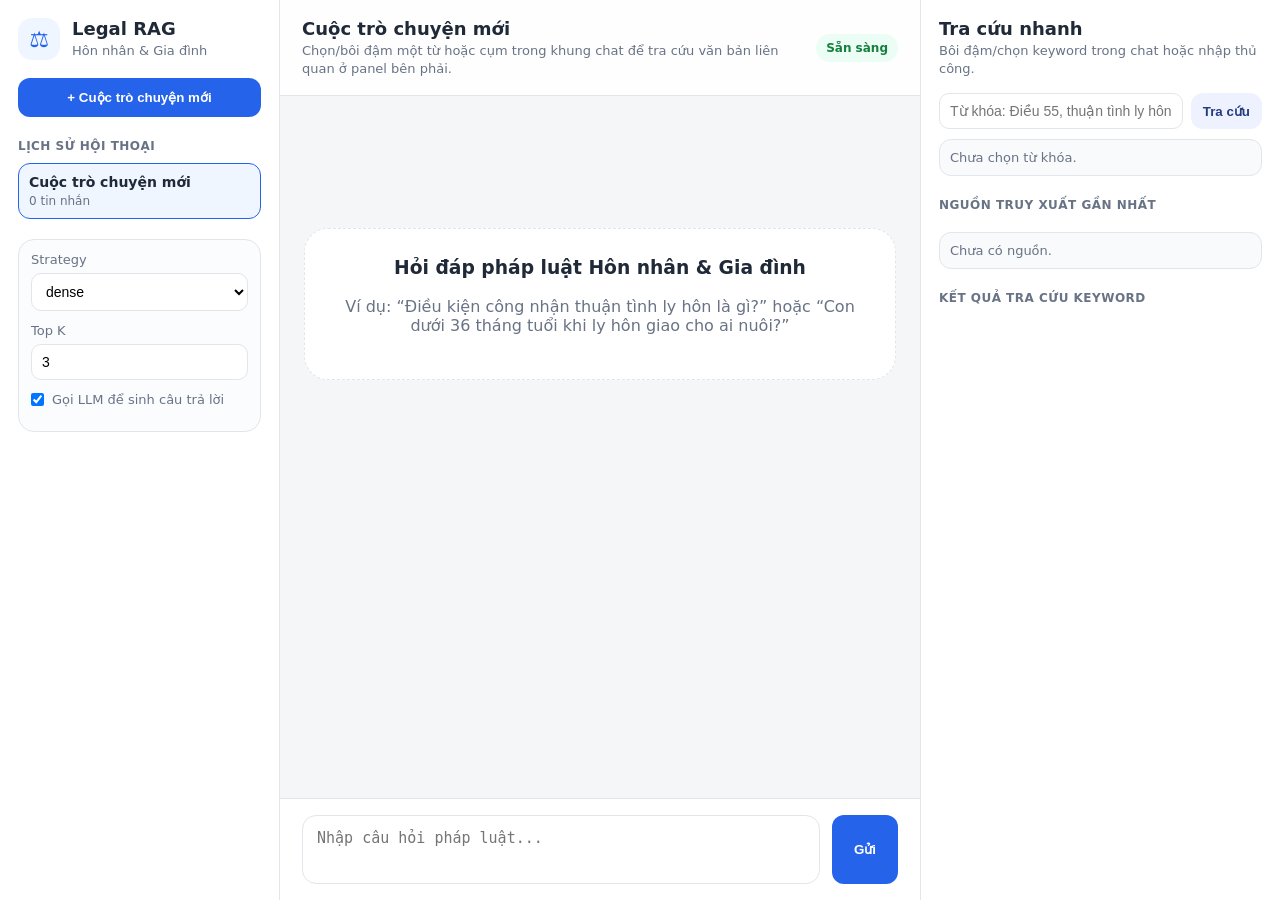
==== web/index.html @ 37e7b9b7 "Fix repo root" ====
<!doctype html>
<html lang="vi">
<head>
  <meta charset="utf-8" />
  <meta name="viewport" content="width=device-width, initial-scale=1" />
  <title>Legal RAG Chat - Hôn nhân & Gia đình</title>

  <!-- Tăng version để tránh trình duyệt cache CSS cũ -->
  <link rel="stylesheet" href="/web/styles.css?v=3" />
</head>

<body>
  <div class="app-shell">
    <aside class="sidebar left-panel">
      <div class="brand">
        <div class="brand-icon">⚖</div>
        <div>
          <h1>Legal RAG</h1>
          <p>Hôn nhân & Gia đình</p>
        </div>
      </div>

      <button id="newChatBtn" class="primary-btn full">
        + Cuộc trò chuyện mới
      </button>

      <div class="section-title">Lịch sử hội thoại</div>
      <div id="conversationList" class="conversation-list"></div>

      <div class="settings-card">
        <label>
          Strategy
          <select id="strategySelect">
            <option value="auto">auto</option>
            <option value="dense" selected>dense</option>
            <option value="hybrid">hybrid</option>
            <option value="hybrid_rerank">hybrid_rerank</option>
            <option value="graph">graph</option>
          </select>
        </label>

        <label>
          Top K
          <input id="topKInput" type="number" min="1" max="10" value="3" />
        </label>

        <label class="checkbox-row">
          <input id="generateToggle" type="checkbox" checked />
          <span>Gọi LLM để sinh câu trả lời</span>
        </label>
      </div>
    </aside>

    <main class="chat-panel">
      <header class="chat-header">
        <div>
          <h2 id="chatTitle">Cuộc trò chuyện mới</h2>
          <p>
            Chọn/bôi đậm một từ hoặc cụm trong khung chat để tra cứu văn bản
            liên quan ở panel bên phải.
          </p>
        </div>

        <div id="statusBadge" class="status-badge">Sẵn sàng</div>
      </header>

      <!-- Vùng tin nhắn chính: bắt buộc có id="chatMessages" để JS và CSS xử lý scroll -->
      <section id="chatMessages" class="messages">
        <div class="empty-state">
          <h3>Hỏi đáp pháp luật Hôn nhân & Gia đình</h3>
          <p>
            Ví dụ: “Điều kiện công nhận thuận tình ly hôn là gì?” hoặc
            “Con dưới 36 tháng tuổi khi ly hôn giao cho ai nuôi?”
          </p>
        </div>
      </section>

      <form id="chatForm" class="composer">
        <textarea
          id="questionInput"
          rows="2"
          placeholder="Nhập câu hỏi pháp luật..."
        ></textarea>

        <button id="sendBtn" type="submit">Gửi</button>
      </form>
    </main>

    <aside class="sidebar right-panel">
      <div class="panel-header">
        <h2>Tra cứu nhanh</h2>
        <p>Bôi đậm/chọn keyword trong chat hoặc nhập thủ công.</p>
      </div>

      <div class="lookup-box">
        <input
          id="keywordInput"
          type="text"
          placeholder="Từ khóa: Điều 55, thuận tình ly hôn..."
        />

        <button id="lookupBtn" class="secondary-btn">Tra cứu</button>
      </div>

      <div id="selectionHint" class="selection-hint">
        Chưa chọn từ khóa.
      </div>

      <div class="section-title">Nguồn truy xuất gần nhất</div>
      <div id="latestSources" class="source-list compact"></div>

      <div class="section-title">Kết quả tra cứu keyword</div>
      <div id="lookupResults" class="source-list"></div>
    </aside>
  </div>

  <!-- Tăng version để tránh trình duyệt cache JS cũ -->
  <script src="/web/app.js?v=3"></script>
</body>
</html>
---- web/styles.css ----
:root {
  --bg: #f5f6f8;
  --panel: #ffffff;
  --border: #e2e5ea;
  --text: #1f2937;
  --muted: #687385;
  --primary: #2563eb;
  --primary-dark: #1d4ed8;
  --soft-blue: #eff6ff;
  --soft-yellow: #fff8e6;
  --danger: #b91c1c;
  --success: #15803d;
  --shadow: 0 10px 30px rgba(15, 23, 42, 0.08);
}

* {
  box-sizing: border-box;
}

html,
body {
  height: 100%;
  margin: 0;
  overflow: hidden;
}

body {
  background: var(--bg);
  color: var(--text);
  font-family: Inter, ui-sans-serif, system-ui, -apple-system, BlinkMacSystemFont,
    "Segoe UI", sans-serif;
}

/* Layout tổng 3 khung */
.app-shell {
  display: grid;
  grid-template-columns: 280px minmax(420px, 1fr) 360px;
  height: 100vh;
  min-height: 0;
  overflow: hidden;
}

.sidebar {
  background: var(--panel);
  border-right: 1px solid var(--border);
  padding: 18px;
  height: 100vh;
  min-height: 0;
  overflow-y: auto;
  overflow-x: hidden;
}

.right-panel {
  border-right: none;
  border-left: 1px solid var(--border);
}

.brand {
  display: flex;
  gap: 12px;
  align-items: center;
  margin-bottom: 18px;
}

.brand-icon {
  width: 42px;
  height: 42px;
  display: grid;
  place-items: center;
  border-radius: 14px;
  background: var(--soft-blue);
  color: var(--primary);
  font-size: 22px;
}

.brand h1,
.panel-header h2,
.chat-header h2 {
  margin: 0;
  font-size: 18px;
}

.brand p,
.panel-header p,
.chat-header p {
  margin: 3px 0 0;
  color: var(--muted);
  font-size: 13px;
  line-height: 1.35;
}

.primary-btn,
.secondary-btn,
.composer button {
  border: none;
  border-radius: 12px;
  cursor: pointer;
  font-weight: 700;
  transition: 0.15s ease;
}

.primary-btn,
.composer button {
  background: var(--primary);
  color: white;
}

.primary-btn:hover,
.composer button:hover {
  background: var(--primary-dark);
}

.secondary-btn {
  background: #eef2ff;
  color: #243b80;
}

.secondary-btn:hover {
  background: #dfe7ff;
}

.full {
  width: 100%;
  padding: 12px;
}

.section-title {
  margin: 22px 0 10px;
  font-size: 12px;
  font-weight: 800;
  letter-spacing: 0.04em;
  color: var(--muted);
  text-transform: uppercase;
}

.conversation-list {
  display: flex;
  flex-direction: column;
  gap: 8px;
}

.conversation-item {
  padding: 10px;
  border: 1px solid var(--border);
  border-radius: 12px;
  cursor: pointer;
  background: #fff;
}

.conversation-item:hover {
  background: #f8fafc;
}

.conversation-item.active {
  border-color: var(--primary);
  background: var(--soft-blue);
}

.conversation-title {
  font-weight: 700;
  font-size: 14px;
  overflow: hidden;
  text-overflow: ellipsis;
  white-space: nowrap;
}

.conversation-meta {
  margin-top: 4px;
  color: var(--muted);
  font-size: 12px;
}

.settings-card {
  margin-top: 20px;
  padding: 12px;
  border-radius: 16px;
  border: 1px solid var(--border);
  background: #fbfcfe;
}

.settings-card label {
  display: block;
  margin-bottom: 12px;
  font-size: 13px;
  color: var(--muted);
}

.settings-card select,
.settings-card input,
.lookup-box input {
  width: 100%;
  margin-top: 6px;
  border: 1px solid var(--border);
  border-radius: 10px;
  padding: 9px 10px;
  font-size: 14px;
  background: white;
}

.checkbox-row {
  display: flex !important;
  align-items: center;
  gap: 8px;
}

.checkbox-row input {
  width: auto;
  margin: 0;
}

/* Khung giữa chứa chat */
.chat-panel {
  display: grid;
  grid-template-rows: auto minmax(0, 1fr) auto;
  height: 100vh;
  min-height: 0;
  min-width: 0;
  overflow: hidden;
}

.chat-header {
  padding: 18px 22px;
  display: flex;
  align-items: center;
  justify-content: space-between;
  gap: 16px;
  border-bottom: 1px solid var(--border);
  background: rgba(255, 255, 255, 0.85);
  backdrop-filter: blur(8px);
  min-height: 0;
  flex-shrink: 0;
}

.chat-header > div:first-child {
  min-width: 0;
}

.status-badge {
  padding: 7px 10px;
  background: #ecfdf5;
  color: var(--success);
  border-radius: 999px;
  font-size: 12px;
  font-weight: 800;
  white-space: nowrap;
  flex-shrink: 0;
}

.status-badge.loading {
  background: var(--soft-yellow);
  color: #a16207;
}

.status-badge.error {
  background: #fef2f2;
  color: var(--danger);
}

/* Vùng tin nhắn: phần quan trọng để scroll */
#chatMessages,
.messages {
  min-height: 0;
  overflow-y: auto;
  overflow-x: hidden;
  padding: 24px;
  padding-bottom: 28px;
  scroll-behavior: smooth;
}

.empty-state {
  max-width: 600px;
  margin: 12vh auto 0;
  padding: 28px;
  border: 1px dashed var(--border);
  background: white;
  border-radius: 24px;
  text-align: center;
  color: var(--muted);
}

.empty-state h3 {
  color: var(--text);
  margin-top: 0;
}

.message {
  max-width: 860px;
  margin: 0 auto 18px;
  display: flex;
  flex-direction: column;
}

.message.user {
  align-items: flex-end;
}

.message.assistant {
  align-items: flex-start;
}

.bubble {
  padding: 14px 16px;
  border-radius: 18px;
  line-height: 1.55;
  box-shadow: 0 3px 14px rgba(15, 23, 42, 0.05);
  white-space: pre-wrap;
  word-break: break-word;
  overflow-wrap: anywhere;
}

.user .bubble {
  background: var(--primary);
  color: white;
  border-bottom-right-radius: 6px;
}

.assistant .bubble {
  background: white;
  border: 1px solid var(--border);
  border-bottom-left-radius: 6px;
}

.message-meta {
  margin-top: 6px;
  color: var(--muted);
  font-size: 12px;
}

.source-chips {
  margin-top: 8px;
  display: flex;
  gap: 6px;
  flex-wrap: wrap;
}

.source-chip {
  border: 1px solid var(--border);
  border-radius: 999px;
  padding: 5px 8px;
  background: #fff;
  font-size: 12px;
  color: #334155;
  cursor: pointer;
}

.source-chip:hover {
  background: var(--soft-blue);
  border-color: #bfdbfe;
}

.composer {
  display: grid;
  grid-template-columns: 1fr auto;
  gap: 12px;
  padding: 16px 22px;
  background: white;
  border-top: 1px solid var(--border);
  min-height: 0;
  flex-shrink: 0;
}

.composer textarea {
  resize: none;
  border: 1px solid var(--border);
  border-radius: 14px;
  padding: 12px 14px;
  font-size: 15px;
  line-height: 1.45;
  outline: none;
  min-width: 0;
}

.composer textarea:focus {
  border-color: var(--primary);
  box-shadow: 0 0 0 3px rgba(37, 99, 235, 0.12);
}

.composer button {
  padding: 0 22px;
}

.lookup-box {
  display: grid;
  grid-template-columns: 1fr auto;
  gap: 8px;
  margin-top: 16px;
}

.lookup-box input {
  margin-top: 0;
}

.lookup-box button {
  padding: 0 12px;
}

.selection-hint {
  margin-top: 10px;
  padding: 10px;
  background: #f8fafc;
  border: 1px solid var(--border);
  border-radius: 12px;
  color: var(--muted);
  font-size: 13px;
}

.source-list {
  display: flex;
  flex-direction: column;
  gap: 10px;
}

.source-card {
  padding: 12px;
  border: 1px solid var(--border);
  border-radius: 14px;
  background: #fff;
}

.source-card h3 {
  margin: 0 0 6px;
  font-size: 14px;
  line-height: 1.35;
}

.source-card .meta {
  color: var(--muted);
  font-size: 12px;
  line-height: 1.4;
  margin-bottom: 8px;
}

.source-card p {
  margin: 0;
  color: #334155;
  font-size: 13px;
  line-height: 1.45;
  word-break: break-word;
  overflow-wrap: anywhere;
}

.source-card a {
  display: inline-block;
  margin-top: 8px;
  color: var(--primary);
  font-weight: 700;
  font-size: 13px;
  text-decoration: none;
}

.source-card a:hover {
  text-decoration: underline;
}

.compact .source-card p {
  display: none;
}

@media (max-width: 1100px) {
  .app-shell {
    grid-template-columns: 230px minmax(0, 1fr);
  }

  .right-panel {
    display: none;
  }
}

@media (max-width: 760px) {
  .app-shell {
    grid-template-columns: minmax(0, 1fr);
  }

  .left-panel {
    display: none;
  }

  .chat-header {
    padding: 14px 16px;
    align-items: flex-start;
  }

  #chatMessages,
  .messages {
    padding: 16px;
    padding-bottom: 24px;
  }

  .composer {
    padding: 12px 16px;
    grid-template-columns: 1fr;
  }

  .composer button {
    padding: 12px 18px;
  }
}
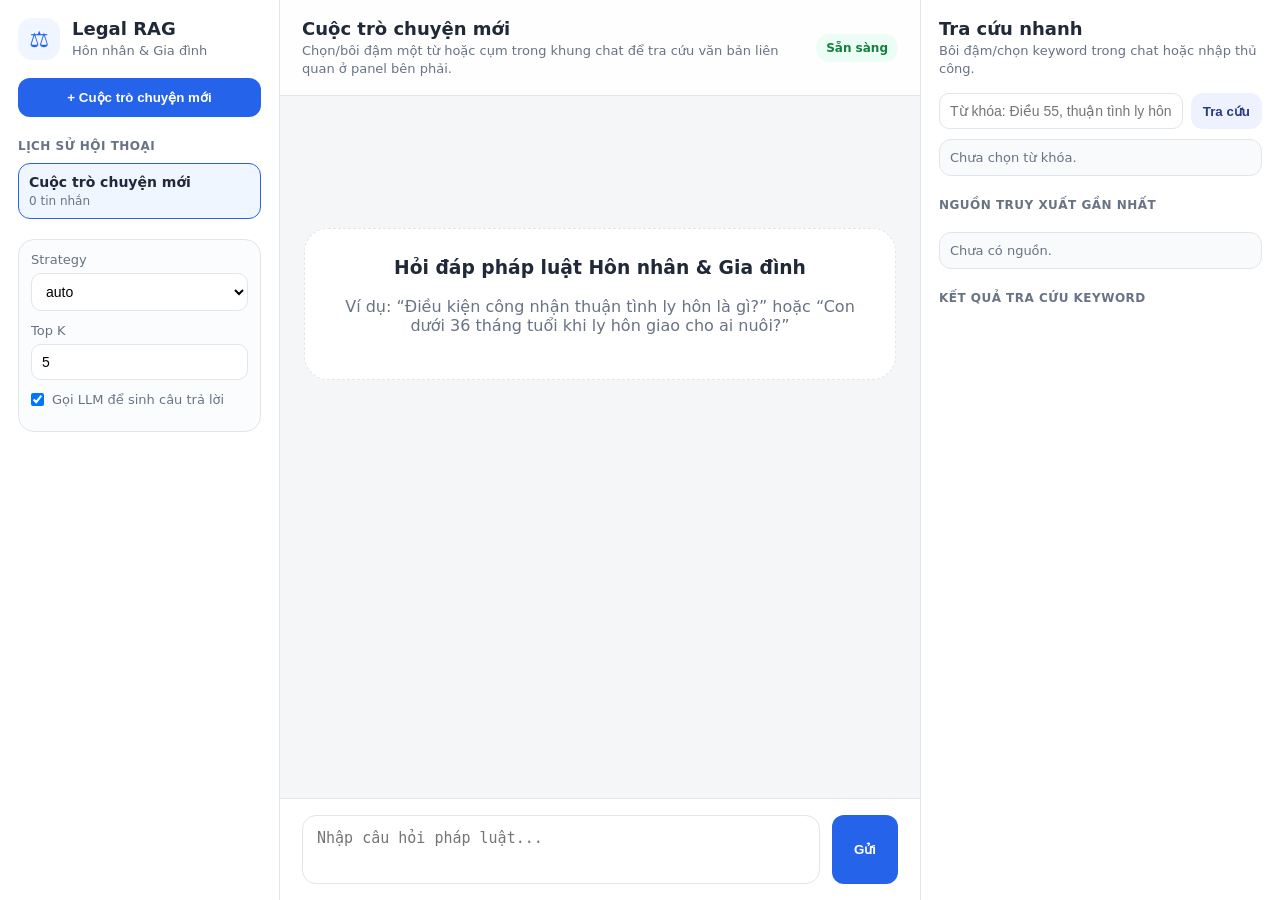
==== commit e0c01a0c: "fix backend" ====
--- a/web/index.html
+++ b/web/index.html
@@ -31,8 +31,8 @@
         <label>
           Strategy
           <select id="strategySelect">
-            <option value="auto">auto</option>
-            <option value="dense" selected>dense</option>
+            <option value="auto" selected>auto</option>
+            <option value="dense">dense</option>
             <option value="hybrid">hybrid</option>
             <option value="hybrid_rerank">hybrid_rerank</option>
             <option value="graph">graph</option>
@@ -41,7 +41,7 @@
 
         <label>
           Top K
-          <input id="topKInput" type="number" min="1" max="10" value="3" />
+          <input id="topKInput" type="number" min="1" max="10" value="5" />
         </label>
 
         <label class="checkbox-row">
